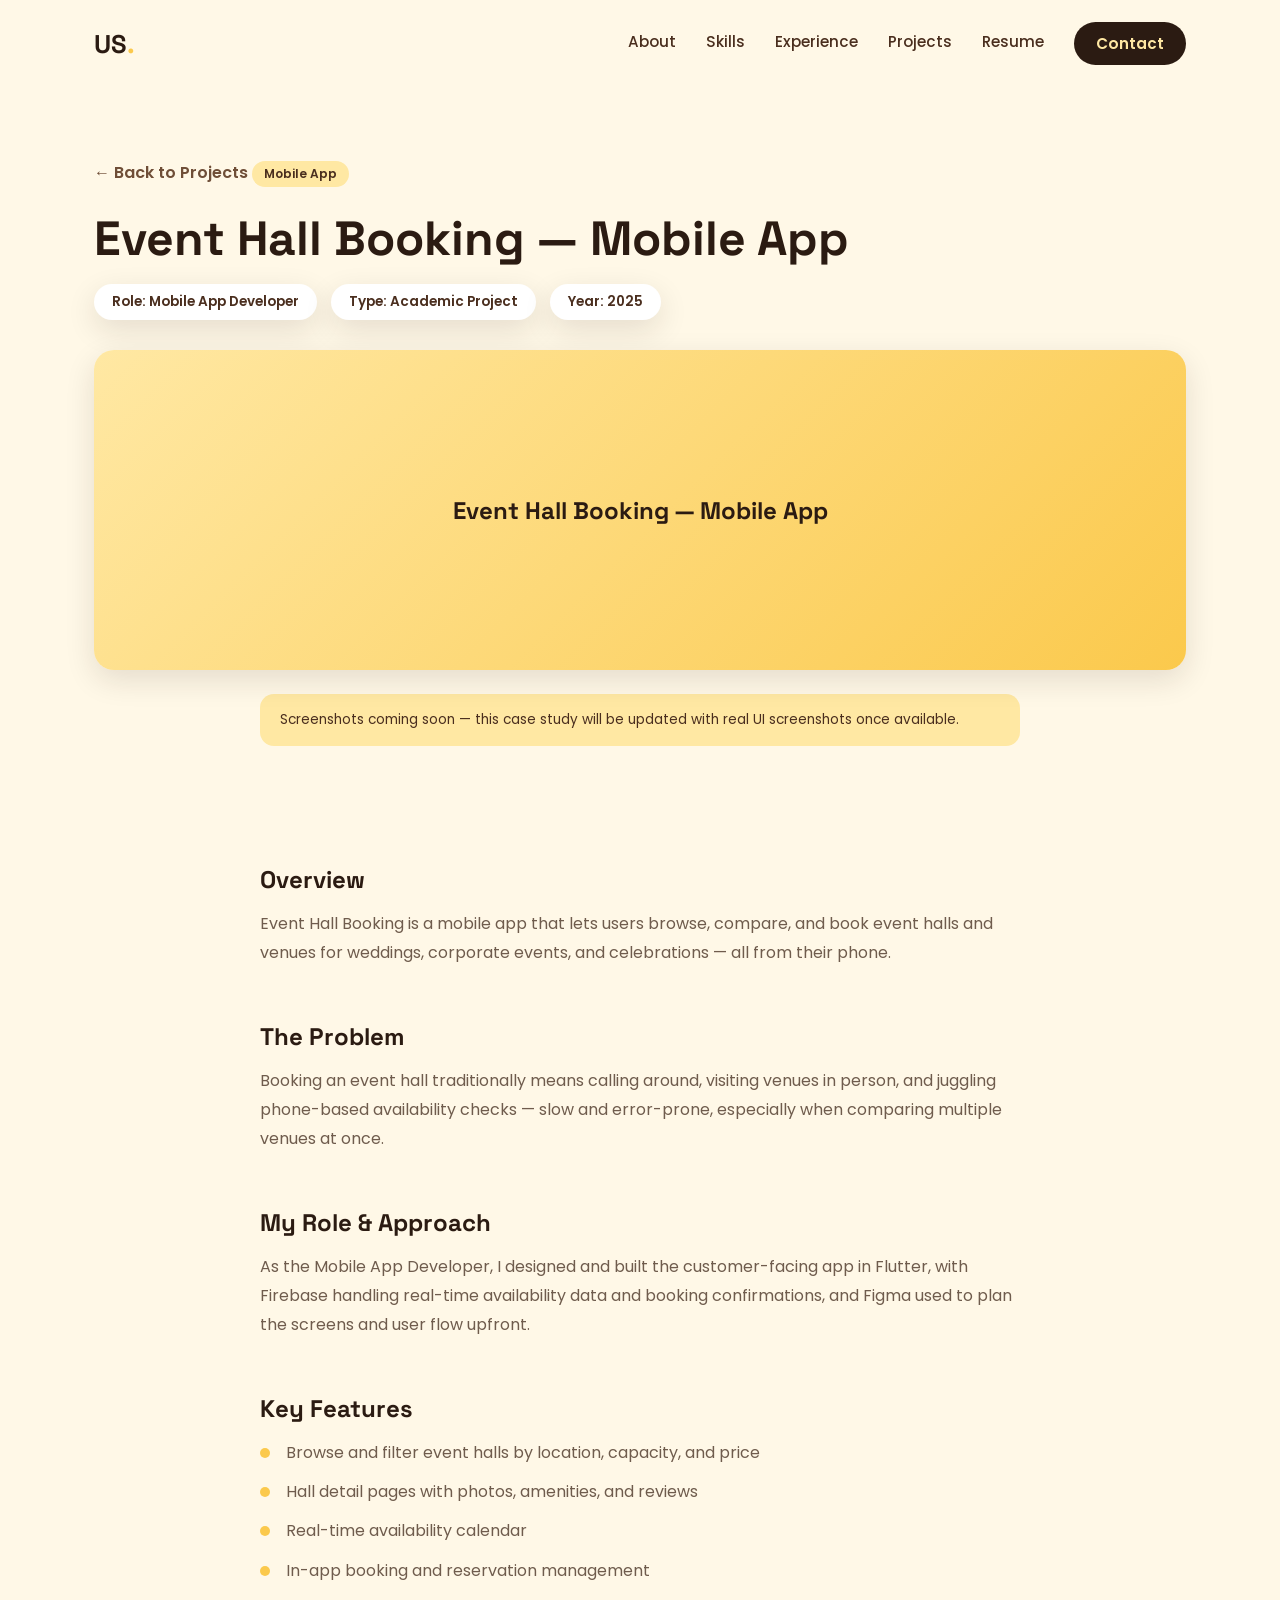
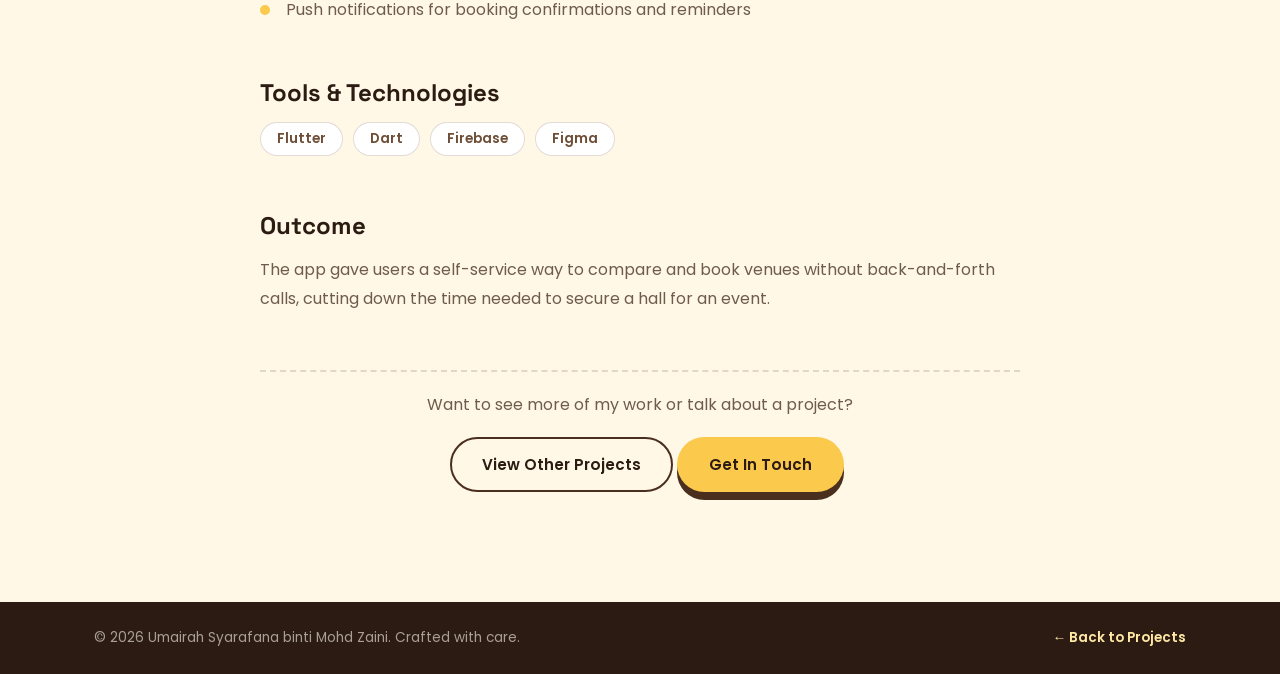
==== projects/event-hall-mobile.html @ 7def5e34 "Initial commit: portfolio site with projects, resume, and cover letter Creative portfolio for Umaira" ====
<!DOCTYPE html>
<html lang="en">
<head>
<meta charset="UTF-8">
<meta name="viewport" content="width=device-width, initial-scale=1.0">
<title>Event Hall Booking (Mobile App) — Case Study | Umairah Syarafana</title>
<link rel="preconnect" href="https://fonts.googleapis.com">
<link rel="preconnect" href="https://fonts.gstatic.com" crossorigin>
<link href="https://fonts.googleapis.com/css2?family=Space+Grotesk:wght@500;600;700&family=Poppins:wght@400;500;600;700;800&display=swap" rel="stylesheet">
<link rel="stylesheet" href="../css/style.css">
<link rel="stylesheet" href="../css/case-study.css">
</head>
<body>

<div class="cursor-dot" id="cursorDot"></div>

<div class="lightbox" id="lightbox">
  <span class="lightbox-close">&times;</span>
  <img src="" alt="">
</div>

<header class="navbar" id="navbar">
  <div class="nav-inner">
    <a href="../index.html" class="logo">US<span class="dot">.</span></a>
    <nav class="nav-links" id="navLinks">
      <a href="../index.html#about" class="nav-link">About</a>
      <a href="../index.html#skills" class="nav-link">Skills</a>
      <a href="../index.html#experience" class="nav-link">Experience</a>
      <a href="../index.html#projects" class="nav-link">Projects</a>
      <a href="../index.html#resume" class="nav-link">Resume</a>
      <a href="../index.html#contact" class="nav-link nav-cta">Contact</a>
    </nav>
    <button class="burger" id="burger" aria-label="Toggle menu">
      <span></span><span></span><span></span>
    </button>
  </div>
</header>

<section class="case-hero">
  <div class="container">
    <a href="../index.html#projects" class="back-link reveal">← Back to Projects</a>
    <span class="project-tag">Mobile App</span>
    <h1 class="case-title reveal">Event Hall Booking — Mobile App</h1>
    <div class="case-meta reveal">
      <span class="case-meta-item">Role: Mobile App Developer</span>
      <span class="case-meta-item">Type: Academic Project</span>
      <span class="case-meta-item">Year: 2025</span>
    </div>
    <div class="case-banner case-banner-placeholder grad-1 reveal"><span>Event Hall Booking — Mobile App</span></div>
    <p class="case-placeholder-note">Screenshots coming soon — this case study will be updated with real UI screenshots once available.</p>
  </div>
</section>

<section class="case-content">
  <div class="container">

    <div class="case-section reveal">
      <h2>Overview</h2>
      <p>Event Hall Booking is a mobile app that lets users browse, compare, and book event halls and venues for weddings, corporate events, and celebrations — all from their phone.</p>
    </div>

    <div class="case-section reveal">
      <h2>The Problem</h2>
      <p>Booking an event hall traditionally means calling around, visiting venues in person, and juggling phone-based availability checks — slow and error-prone, especially when comparing multiple venues at once.</p>
    </div>

    <div class="case-section reveal">
      <h2>My Role & Approach</h2>
      <p>As the Mobile App Developer, I designed and built the customer-facing app in Flutter, with Firebase handling real-time availability data and booking confirmations, and Figma used to plan the screens and user flow upfront.</p>
    </div>

    <div class="case-section reveal">
      <h2>Key Features</h2>
      <ul>
        <li>Browse and filter event halls by location, capacity, and price</li>
        <li>Hall detail pages with photos, amenities, and reviews</li>
        <li>Real-time availability calendar</li>
        <li>In-app booking and reservation management</li>
        <li>Push notifications for booking confirmations and reminders</li>
      </ul>
    </div>

    <div class="case-section reveal">
      <h2>Tools & Technologies</h2>
      <div class="tools-chips">
        <span>Flutter</span><span>Dart</span><span>Firebase</span><span>Figma</span>
      </div>
    </div>

    <div class="case-section reveal">
      <h2>Outcome</h2>
      <p>The app gave users a self-service way to compare and book venues without back-and-forth calls, cutting down the time needed to secure a hall for an event.</p>
    </div>

    <div class="case-cta reveal">
      <p>Want to see more of my work or talk about a project?</p>
      <a href="../index.html#projects" class="btn btn-outline">View Other Projects</a>
      <a href="../index.html#contact" class="btn btn-primary">Get In Touch</a>
    </div>
  </div>
</section>

<footer class="footer">
  <div class="container footer-inner">
    <p>© <span id="year"></span> Umairah Syarafana binti Mohd Zaini. Crafted with care.</p>
    <a href="../index.html#projects" class="back-top">← Back to Projects</a>
  </div>
</footer>

<script src="../js/main.js"></script>
</body>
</html>
---- css/style.css ----
/* ===== Variables ===== */
:root {
  --brown-darkest: #2B1B12;
  --brown-dark: #4A2E1E;
  --brown: #6F4E37;
  --brown-light: #A9794F;
  --yellow: #FBC94C;
  --yellow-soft: #FFE8A3;
  --cream: #FFF8E7;
  --white: #FFFFFF;
  --text: #2B1B12;
  --text-muted: #6F5C4D;
  --shadow: 0 10px 30px rgba(43, 27, 18, 0.12);
  --radius: 20px;
  --ff-head: 'Space Grotesk', sans-serif;
  --ff-body: 'Poppins', sans-serif;
}

* { margin: 0; padding: 0; box-sizing: border-box; }

html { scroll-behavior: smooth; }

body {
  font-family: var(--ff-body);
  background: var(--cream);
  color: var(--text);
  overflow-x: hidden;
  cursor: default;
}

img { max-width: 100%; display: block; }

a { text-decoration: none; color: inherit; }

ul, li { list-style: none; }

.container {
  max-width: 1140px;
  margin: 0 auto;
  padding: 0 24px;
}

h1, h2, h3 { font-family: var(--ff-head); line-height: 1.15; }

/* ===== Reveal animation ===== */
.reveal {
  opacity: 0;
  transform: translateY(30px);
  transition: opacity 0.7s ease, transform 0.7s ease;
}
.reveal.in-view {
  opacity: 1;
  transform: translateY(0);
}

/* ===== Buttons ===== */
.btn {
  display: inline-block;
  padding: 14px 30px;
  border-radius: 999px;
  font-weight: 600;
  font-size: 0.95rem;
  transition: transform 0.25s ease, box-shadow 0.25s ease, background 0.25s ease, color 0.25s ease;
  border: 2px solid transparent;
}
.btn-primary {
  background: var(--yellow);
  color: var(--brown-darkest);
  box-shadow: 0 8px 0 var(--brown-dark);
}
.btn-primary:hover {
  transform: translateY(-3px);
  box-shadow: 0 11px 0 var(--brown-dark);
}
.btn-outline {
  border-color: var(--brown-dark);
  color: var(--brown-darkest);
  margin-left: 14px;
}
.btn-outline:hover {
  background: var(--brown-dark);
  color: var(--yellow-soft);
}

/* ===== Navbar ===== */
.navbar {
  position: fixed;
  top: 0; left: 0; right: 0;
  z-index: 1000;
  background: transparent;
  transition: background 0.3s ease, box-shadow 0.3s ease, padding 0.3s ease;
  padding: 22px 0;
}
.navbar.scrolled {
  background: var(--cream);
  box-shadow: 0 4px 20px rgba(43,27,18,0.08);
  padding: 12px 0;
}
.nav-inner {
  max-width: 1140px;
  margin: 0 auto;
  padding: 0 24px;
  display: flex;
  align-items: center;
  justify-content: space-between;
}
.logo {
  font-family: var(--ff-head);
  font-weight: 700;
  font-size: 1.6rem;
  color: var(--brown-darkest);
}
.logo .dot { color: var(--yellow); }
.nav-links {
  display: flex;
  align-items: center;
  gap: 30px;
}
.nav-link {
  font-weight: 500;
  font-size: 0.95rem;
  color: var(--brown-dark);
  position: relative;
  padding-bottom: 4px;
}
.nav-link:not(.nav-cta)::after {
  content: '';
  position: absolute;
  left: 0; bottom: 0;
  width: 0; height: 2px;
  background: var(--yellow);
  transition: width 0.25s ease;
}
.nav-link:not(.nav-cta):hover::after { width: 100%; }
.nav-cta {
  background: var(--brown-darkest);
  color: var(--yellow-soft);
  padding: 10px 22px;
  border-radius: 999px;
  font-weight: 600;
}
.nav-cta:hover { background: var(--brown); }

.burger {
  display: none;
  flex-direction: column;
  gap: 5px;
  background: none;
  border: none;
  cursor: pointer;
  z-index: 1100;
}
.burger span {
  width: 26px; height: 3px;
  background: var(--brown-darkest);
  border-radius: 2px;
  transition: transform 0.3s ease, opacity 0.3s ease;
}
.burger.open span:nth-child(1) { transform: translateY(8px) rotate(45deg); }
.burger.open span:nth-child(2) { opacity: 0; }
.burger.open span:nth-child(3) { transform: translateY(-8px) rotate(-45deg); }

/* ===== Hero ===== */
.hero {
  position: relative;
  min-height: 100vh;
  display: flex;
  flex-direction: column;
  align-items: center;
  justify-content: center;
  text-align: center;
  padding: 140px 24px 80px;
  overflow: hidden;
}
.blob {
  position: absolute;
  border-radius: 50%;
  filter: blur(10px);
  opacity: 0.55;
  animation: float 10s ease-in-out infinite;
}
.blob-1 {
  width: 420px; height: 420px;
  background: var(--yellow-soft);
  top: -120px; left: -120px;
}
.blob-2 {
  width: 380px; height: 380px;
  background: var(--brown-light);
  opacity: 0.35;
  bottom: -150px; right: -120px;
  animation-delay: 2s;
}
@keyframes float {
  0%, 100% { transform: translate(0, 0) scale(1); }
  50% { transform: translate(20px, -30px) scale(1.05); }
}
.hero-content { position: relative; z-index: 2; max-width: 760px; }
.hero-eyebrow {
  font-weight: 600;
  color: var(--brown);
  letter-spacing: 2px;
  text-transform: uppercase;
  font-size: 0.85rem;
  margin-bottom: 14px;
}
.hero-name {
  font-size: clamp(2.2rem, 6vw, 4rem);
  font-weight: 700;
  color: var(--brown-darkest);
  margin-bottom: 18px;
}
.hero-title {
  font-size: clamp(1.3rem, 3vw, 1.9rem);
  font-weight: 600;
  color: var(--brown);
  margin-bottom: 22px;
  min-height: 2.4rem;
}
.cursor-blink {
  animation: blink 1s step-end infinite;
  color: var(--yellow);
}
@keyframes blink { 50% { opacity: 0; } }
.hero-desc {
  font-size: 1.05rem;
  color: var(--text-muted);
  margin-bottom: 36px;
  line-height: 1.7;
}
.hero-actions { display: flex; justify-content: center; flex-wrap: wrap; }

.scroll-down {
  position: absolute;
  bottom: 36px;
  left: 50%;
  transform: translateX(-50%);
  width: 26px; height: 44px;
  border: 2px solid var(--brown-dark);
  border-radius: 16px;
  display: flex;
  justify-content: center;
  padding-top: 8px;
}
.scroll-down span {
  width: 5px; height: 5px;
  border-radius: 50%;
  background: var(--yellow);
  animation: scrollDot 1.6s ease infinite;
}
@keyframes scrollDot {
  0% { transform: translateY(0); opacity: 1; }
  70% { transform: translateY(14px); opacity: 0; }
  100% { opacity: 0; }
}

/* ===== Section generic ===== */
section { padding: 110px 0; position: relative; }
.section-tag {
  display: inline-block;
  font-weight: 600;
  color: var(--brown);
  background: var(--yellow-soft);
  padding: 6px 18px;
  border-radius: 999px;
  font-size: 0.85rem;
  margin-bottom: 16px;
}
.section-title {
  font-size: clamp(1.8rem, 4vw, 2.6rem);
  font-weight: 700;
  color: var(--brown-darkest);
  margin-bottom: 16px;
}
.section-sub {
  color: var(--text-muted);
  font-size: 1.02rem;
  max-width: 600px;
  margin-bottom: 50px;
}

/* ===== About ===== */
.about-grid {
  display: grid;
  grid-template-columns: 320px 1fr;
  gap: 60px;
  align-items: center;
  margin-top: 40px;
}
.avatar-card {
  position: relative;
  width: 280px; height: 280px;
  margin: 0 auto;
  display: flex;
  align-items: center;
  justify-content: center;
}
.avatar-blob {
  position: absolute;
  inset: 0;
  background: linear-gradient(135deg, var(--yellow), var(--brown-light));
  border-radius: 45% 55% 60% 40% / 50% 45% 55% 50%;
  animation: morph 8s ease-in-out infinite;
}
@keyframes morph {
  0%, 100% { border-radius: 45% 55% 60% 40% / 50% 45% 55% 50%; }
  50% { border-radius: 60% 40% 45% 55% / 45% 55% 40% 60%; }
}
.avatar-initials {
  position: relative;
  z-index: 2;
  font-family: var(--ff-head);
  font-size: 4rem;
  font-weight: 700;
  color: var(--brown-darkest);
}
.about-text p { color: var(--text-muted); margin-bottom: 18px; line-height: 1.8; }
.about-stats {
  display: flex;
  gap: 20px;
  margin-top: 30px;
  flex-wrap: wrap;
}
.stat-card {
  background: var(--white);
  border-radius: var(--radius);
  padding: 22px 26px;
  box-shadow: var(--shadow);
  flex: 1;
  min-width: 140px;
  text-align: center;
}
.stat-num, .stat-suffix {
  font-family: var(--ff-head);
  font-size: 2rem;
  font-weight: 700;
  color: var(--brown-dark);
}
.stat-label { display: block; color: var(--text-muted); font-size: 0.85rem; margin-top: 6px; }

/* ===== Skills ===== */
.skills { background: var(--white); }
.skills-grid {
  display: grid;
  grid-template-columns: repeat(3, 1fr);
  gap: 28px;
}
.skill-card {
  background: var(--cream);
  border-radius: var(--radius);
  padding: 30px;
  transition: transform 0.3s ease, box-shadow 0.3s ease;
}
.skill-card:hover {
  transform: translateY(-8px) rotate(-1deg);
  box-shadow: var(--shadow);
}
.skill-icon { font-size: 2.2rem; margin-bottom: 14px; }
.skill-card h3 { font-size: 1.15rem; margin-bottom: 10px; color: var(--brown-darkest); }
.skill-card p { color: var(--text-muted); font-size: 0.92rem; margin-bottom: 18px; line-height: 1.6; }
.skill-bar {
  height: 8px;
  background: rgba(111,78,55,0.15);
  border-radius: 999px;
  overflow: hidden;
}
.skill-fill {
  height: 100%;
  width: 0%;
  background: linear-gradient(90deg, var(--brown-light), var(--yellow));
  border-radius: 999px;
  transition: width 1.2s ease;
}

/* ===== Experience Timeline ===== */
.timeline {
  position: relative;
  margin-top: 40px;
  padding-left: 30px;
  border-left: 3px dashed var(--brown-light);
}
.timeline-item { position: relative; margin-bottom: 40px; }
.timeline-dot {
  position: absolute;
  left: -39px;
  top: 6px;
  width: 16px; height: 16px;
  border-radius: 50%;
  background: var(--yellow);
  border: 3px solid var(--brown-darkest);
}
.timeline-card {
  background: var(--white);
  border-radius: var(--radius);
  padding: 26px 30px;
  box-shadow: var(--shadow);
  transition: transform 0.3s ease;
}
.timeline-card:hover { transform: translateX(6px); }
.timeline-date {
  display: inline-block;
  font-weight: 600;
  color: var(--brown);
  font-size: 0.82rem;
  text-transform: uppercase;
  letter-spacing: 1px;
  margin-bottom: 8px;
}
.timeline-card h3 { font-size: 1.2rem; color: var(--brown-darkest); margin-bottom: 4px; }
.timeline-org { color: var(--brown-light); font-weight: 600; margin-bottom: 10px; font-size: 0.92rem; }
.timeline-card p:last-child { color: var(--text-muted); font-size: 0.92rem; line-height: 1.6; }

/* ===== Projects ===== */
.projects { background: var(--white); }
.projects-subhead {
  font-size: 1.1rem;
  font-weight: 600;
  color: var(--brown-dark);
  margin: 0 0 24px;
}
.project-grid {
  display: grid;
  grid-template-columns: repeat(auto-fit, minmax(320px, 1fr));
  gap: 30px;
  margin-bottom: 56px;
}
.project-grid:last-of-type { margin-bottom: 0; }
.project-card {
  background: var(--cream);
  border-radius: var(--radius);
  overflow: hidden;
  box-shadow: var(--shadow);
  transition: transform 0.35s ease, box-shadow 0.35s ease;
}
.project-card:hover { transform: translateY(-10px); box-shadow: 0 20px 40px rgba(43,27,18,0.18); }
.project-thumb {
  height: 200px;
  overflow: hidden;
}
.project-thumb img {
  width: 100%;
  height: 100%;
  object-fit: cover;
  transition: transform 0.4s ease;
}
.project-card:hover .project-thumb img { transform: scale(1.06); }
.thumb-placeholder {
  display: flex;
  align-items: center;
  justify-content: center;
  text-align: center;
  padding: 0 24px;
  font-family: var(--ff-head);
  font-weight: 700;
  font-size: 1.15rem;
  color: var(--brown-darkest);
}
.grad-1 { background: linear-gradient(135deg, var(--yellow-soft), var(--yellow)); }
.grad-2 { background: linear-gradient(135deg, var(--brown-light), var(--yellow-soft)); }
.grad-3 { background: linear-gradient(135deg, var(--yellow), var(--brown-light)); }
.grad-4 { background: linear-gradient(135deg, var(--brown), var(--yellow-soft)); color: var(--yellow-soft); }
.grad-5 { background: linear-gradient(135deg, var(--yellow-soft), var(--brown-light)); }
.grad-6 { background: linear-gradient(135deg, var(--brown-light), var(--brown)); color: var(--yellow-soft); }
.project-body { padding: 26px 28px; }
.project-tag {
  display: inline-block;
  background: var(--yellow-soft);
  color: var(--brown-dark);
  font-size: 0.75rem;
  font-weight: 600;
  padding: 4px 12px;
  border-radius: 999px;
  margin-bottom: 12px;
}
.project-body h3 { font-size: 1.25rem; color: var(--brown-darkest); margin-bottom: 10px; }
.project-body p { color: var(--text-muted); font-size: 0.92rem; line-height: 1.6; margin-bottom: 16px; }
.project-stack { display: flex; gap: 8px; flex-wrap: wrap; margin-bottom: 18px; }
.project-stack span {
  font-size: 0.78rem;
  background: var(--white);
  border: 1px solid rgba(111,78,55,0.2);
  padding: 4px 10px;
  border-radius: 999px;
  color: var(--brown);
}
.project-link {
  font-weight: 600;
  color: var(--brown-dark);
  transition: color 0.25s ease;
}
.project-link:hover { color: var(--yellow); }

/* ===== Resume ===== */
.resume { background: var(--brown-darkest); color: var(--cream); text-align: center; }
.resume .section-tag { background: var(--yellow); color: var(--brown-darkest); }
.resume .section-title { color: var(--yellow-soft); }
.resume .section-sub { color: rgba(255,248,231,0.75); margin: 0 auto 30px; }
.resume .btn-outline { border-color: var(--yellow-soft); color: var(--yellow-soft); margin-left: 14px; }
.resume .btn-outline:hover { background: var(--yellow-soft); color: var(--brown-darkest); }
.resume-inner { display: flex; justify-content: center; }
.resume-text { max-width: 560px; }
.resume-note { margin-top: 16px; font-size: 0.8rem; color: rgba(255,248,231,0.5); }
.resume-note code { background: rgba(255,255,255,0.1); padding: 2px 6px; border-radius: 6px; }

/* ===== Contact ===== */
.contact-grid {
  display: grid;
  grid-template-columns: 1.4fr 1fr;
  gap: 40px;
}
.contact-form {
  background: var(--white);
  border-radius: var(--radius);
  padding: 36px;
  box-shadow: var(--shadow);
  display: flex;
  flex-direction: column;
  gap: 16px;
}
.form-row { display: flex; gap: 16px; }
.contact-form input, .contact-form textarea {
  width: 100%;
  border: 2px solid rgba(111,78,55,0.15);
  border-radius: 14px;
  padding: 14px 16px;
  font-family: var(--ff-body);
  font-size: 0.95rem;
  background: var(--cream);
  transition: border-color 0.25s ease;
  resize: none;
}
.contact-form input:focus, .contact-form textarea:focus {
  outline: none;
  border-color: var(--yellow);
}
.form-success {
  display: none;
  color: var(--brown-dark);
  font-weight: 600;
  background: var(--yellow-soft);
  padding: 12px;
  border-radius: 12px;
  text-align: center;
}
.form-success.show { display: block; }

.contact-info { display: flex; flex-direction: column; gap: 16px; }
.info-card {
  background: var(--white);
  border-radius: var(--radius);
  padding: 20px 24px;
  display: flex;
  align-items: center;
  gap: 14px;
  font-weight: 600;
  color: var(--brown-darkest);
  box-shadow: var(--shadow);
  transition: transform 0.25s ease;
}
.info-card:hover { transform: translateX(6px); }
.info-icon { font-size: 1.4rem; }
.social-links { display: flex; flex-wrap: wrap; gap: 10px; margin-top: 8px; }
.social-pill {
  background: var(--brown-darkest);
  color: var(--yellow-soft);
  padding: 10px 18px;
  border-radius: 999px;
  font-size: 0.85rem;
  font-weight: 600;
  transition: background 0.25s ease;
}
.social-pill:hover { background: var(--brown); }
.contact-note { margin-top: 4px; font-size: 0.8rem; color: var(--text-muted); }

/* ===== Footer ===== */
.footer { background: var(--brown-darkest); padding: 26px 0; color: rgba(255,248,231,0.6); }
.footer-inner { display: flex; justify-content: space-between; align-items: center; font-size: 0.85rem; }
.back-top { color: var(--yellow-soft); font-weight: 600; }

/* ===== Custom cursor (desktop only) ===== */
.cursor-dot {
  position: fixed;
  top: -100px; left: -100px;
  width: 18px; height: 18px;
  border-radius: 50%;
  border: 2px solid var(--brown-dark);
  pointer-events: none;
  z-index: 9999;
  transform: translate(-50%, -50%);
  transition: width 0.2s ease, height 0.2s ease, background 0.2s ease;
  display: none;
}
@media (pointer: fine) {
  .cursor-dot { display: block; }
}
.cursor-dot.hovering {
  width: 36px; height: 36px;
  background: rgba(251,201,76,0.3);
}

/* ===== Responsive ===== */
@media (max-width: 980px) {
  .about-grid { grid-template-columns: 1fr; text-align: center; }
  .about-stats { justify-content: center; }
  .skills-grid { grid-template-columns: repeat(2, 1fr); }
  .project-grid { grid-template-columns: 1fr; }
  .contact-grid { grid-template-columns: 1fr; }
}

@media (max-width: 760px) {
  .nav-links {
    position: fixed;
    top: 0; right: 0;
    height: 100vh;
    width: 70%;
    background: var(--cream);
    flex-direction: column;
    justify-content: center;
    gap: 28px;
    transform: translateX(100%);
    transition: transform 0.35s ease;
    box-shadow: -10px 0 30px rgba(0,0,0,0.1);
  }
  .nav-links.open { transform: translateX(0); }
  .burger { display: flex; }
  .skills-grid { grid-template-columns: 1fr; }
  .form-row { flex-direction: column; }
  .hero-actions .btn-outline { margin-left: 0; margin-top: 12px; }
  .footer-inner { flex-direction: column; gap: 8px; text-align: center; }
}
---- css/case-study.css ----
/* ===== Case study page ===== */
.case-hero {
  padding: 160px 0 50px;
}
.back-link {
  display: inline-flex;
  align-items: center;
  gap: 8px;
  font-weight: 600;
  color: var(--brown);
  margin-bottom: 26px;
  transition: gap 0.2s ease, color 0.2s ease;
}
.back-link:hover { gap: 14px; color: var(--brown-dark); }

.case-title {
  font-size: clamp(1.8rem, 4.5vw, 3rem);
  color: var(--brown-darkest);
  margin-bottom: 18px;
  max-width: 820px;
}
.case-meta {
  display: flex;
  flex-wrap: wrap;
  gap: 14px;
  margin-bottom: 10px;
}
.case-meta-item {
  background: var(--white);
  border-radius: 999px;
  padding: 8px 18px;
  font-size: 0.85rem;
  font-weight: 600;
  color: var(--brown-dark);
  box-shadow: var(--shadow);
}

.case-banner {
  width: 100%;
  max-height: 480px;
  object-fit: cover;
  border-radius: var(--radius);
  box-shadow: var(--shadow);
  margin: 30px 0 0;
}
.case-banner-placeholder {
  height: 320px;
  display: flex;
  align-items: center;
  justify-content: center;
  font-family: var(--ff-head);
  font-weight: 700;
  font-size: 1.5rem;
  color: var(--brown-darkest);
  text-align: center;
  padding: 0 30px;
}

.case-placeholder-note {
  background: var(--yellow-soft);
  border-radius: 14px;
  padding: 16px 20px;
  font-size: 0.85rem;
  color: var(--brown-dark);
  max-width: 760px;
  margin: 24px auto 0;
}

.case-gallery {
  display: grid;
  grid-template-columns: repeat(auto-fit, minmax(260px, 1fr));
  gap: 24px;
  max-width: 1000px;
  margin: 0 auto;
}
.gallery-item {
  background: var(--white);
  border-radius: var(--radius);
  overflow: hidden;
  box-shadow: var(--shadow);
  cursor: pointer;
  transition: transform 0.3s ease, box-shadow 0.3s ease;
}
.gallery-item:hover {
  transform: translateY(-6px);
  box-shadow: 0 20px 40px rgba(43,27,18,0.18);
}
.gallery-item img {
  width: 100%;
  height: 200px;
  object-fit: cover;
  display: block;
}
.gallery-caption {
  padding: 14px 18px;
  font-size: 0.9rem;
  font-weight: 600;
  color: var(--brown-darkest);
}

/* Lightbox */
.lightbox {
  position: fixed;
  inset: 0;
  background: rgba(43,27,18,0.85);
  display: none;
  align-items: center;
  justify-content: center;
  z-index: 2000;
  padding: 40px;
}
.lightbox.open { display: flex; }
.lightbox img {
  max-width: 100%;
  max-height: 85vh;
  border-radius: 14px;
  box-shadow: 0 20px 60px rgba(0,0,0,0.4);
}
.lightbox-close {
  position: absolute;
  top: 24px; right: 32px;
  color: var(--yellow-soft);
  font-size: 2rem;
  font-weight: 700;
  cursor: pointer;
  line-height: 1;
}

.case-content {
  padding: 70px 0 110px;
}
.case-section {
  max-width: 760px;
  margin: 0 auto 56px;
}
.case-section h2 {
  font-size: 1.5rem;
  color: var(--brown-darkest);
  margin-bottom: 16px;
}
.case-section p {
  color: var(--text-muted);
  line-height: 1.8;
  margin-bottom: 14px;
}
.case-section ul {
  margin: 0 auto;
  display: flex;
  flex-direction: column;
  gap: 12px;
}
.case-section ul li {
  color: var(--text-muted);
  line-height: 1.7;
  padding-left: 26px;
  position: relative;
}
.case-section ul li::before {
  content: '';
  position: absolute;
  left: 0; top: 9px;
  width: 10px; height: 10px;
  border-radius: 50%;
  background: var(--yellow);
}

.tools-chips {
  display: flex;
  flex-wrap: wrap;
  gap: 10px;
}
.tools-chips span {
  font-size: 0.85rem;
  font-weight: 600;
  background: var(--white);
  border: 1px solid rgba(111,78,55,0.2);
  padding: 6px 16px;
  border-radius: 999px;
  color: var(--brown);
}

.case-cta {
  max-width: 760px;
  margin: 0 auto;
  text-align: center;
  padding-top: 20px;
  border-top: 2px dashed rgba(111,78,55,0.2);
}
.case-cta p { color: var(--text-muted); margin-bottom: 20px; }
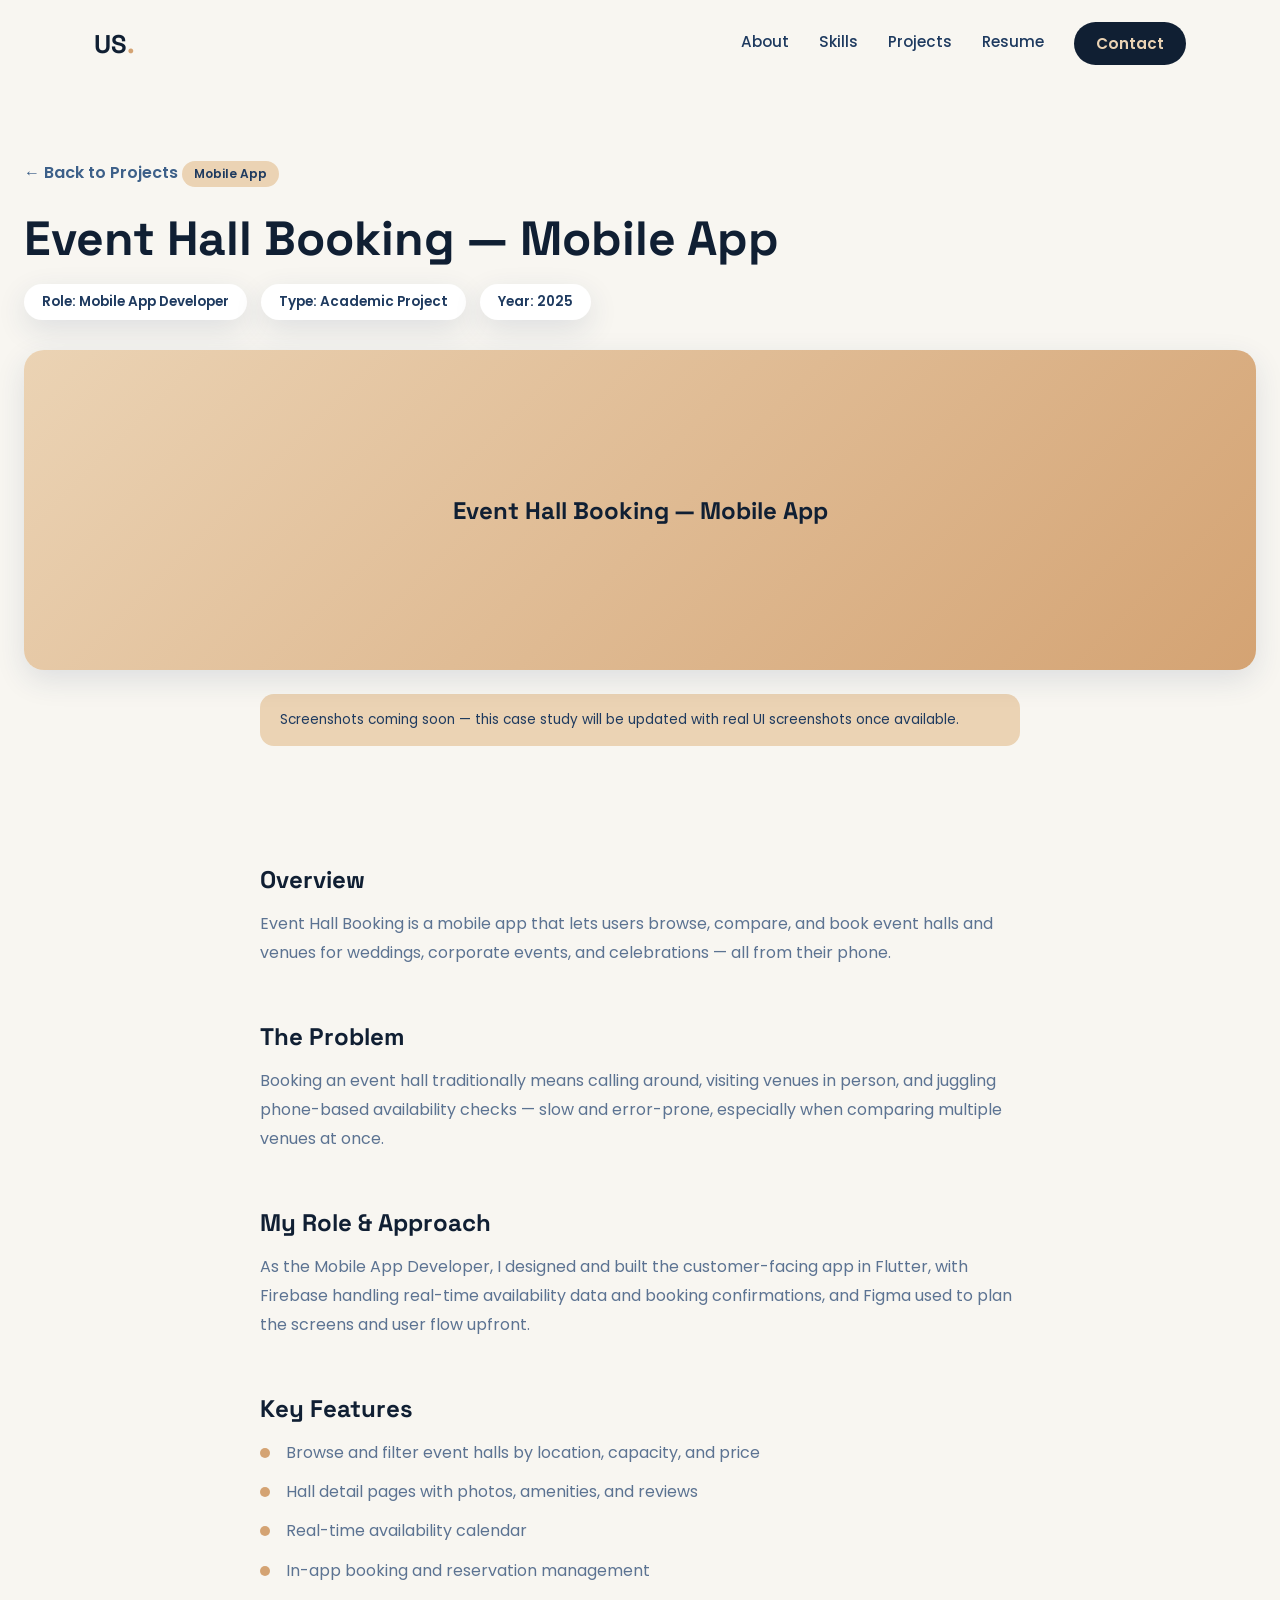
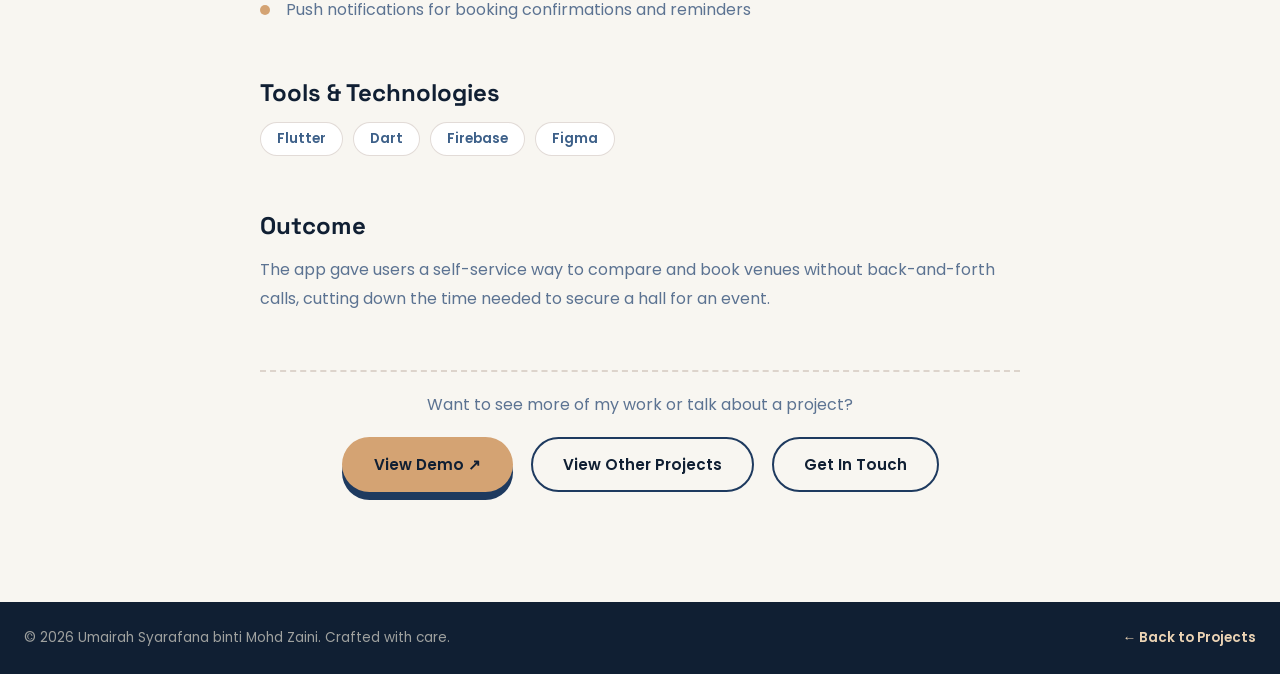
==== commit 82c76386: "Add files via upload" ====
--- a/projects/event-hall-mobile.html
+++ b/projects/event-hall-mobile.html
@@ -25,7 +25,6 @@
     <nav class="nav-links" id="navLinks">
       <a href="../index.html#about" class="nav-link">About</a>
       <a href="../index.html#skills" class="nav-link">Skills</a>
-      <a href="../index.html#experience" class="nav-link">Experience</a>
       <a href="../index.html#projects" class="nav-link">Projects</a>
       <a href="../index.html#resume" class="nav-link">Resume</a>
       <a href="../index.html#contact" class="nav-link nav-cta">Contact</a>
@@ -94,8 +93,9 @@
 
     <div class="case-cta reveal">
       <p>Want to see more of my work or talk about a project?</p>
+      <a href="https://your-event-hall-app-demo-url.com" target="_blank" rel="noopener" class="btn btn-primary">View Demo ↗</a>
       <a href="../index.html#projects" class="btn btn-outline">View Other Projects</a>
-      <a href="../index.html#contact" class="btn btn-primary">Get In Touch</a>
+      <a href="../index.html#contact" class="btn btn-outline">Get In Touch</a>
     </div>
   </div>
 </section>
--- a/css/style.css
+++ b/css/style.css
@@ -1,16 +1,16 @@
 /* ===== Variables ===== */
 :root {
-  --brown-darkest: #2B1B12;
-  --brown-dark: #4A2E1E;
-  --brown: #6F4E37;
-  --brown-light: #A9794F;
-  --yellow: #FBC94C;
-  --yellow-soft: #FFE8A3;
-  --cream: #FFF8E7;
+  --primary-darkest: #101F33;
+  --primary: #1E3A5F;
+  --primary-light: #3D6089;
+  --primary-lighter: #7196B8;
+  --accent: #D4A373;
+  --accent-soft: #EBD3B4;
+  --secondary: #F8F6F1;
   --white: #FFFFFF;
-  --text: #2B1B12;
-  --text-muted: #6F5C4D;
-  --shadow: 0 10px 30px rgba(43, 27, 18, 0.12);
+  --text: #1E3A5F;
+  --text-muted: #5C7392;
+  --shadow: 0 10px 30px rgba(30, 58, 95, 0.12);
   --radius: 20px;
   --ff-head: 'Space Grotesk', sans-serif;
   --ff-body: 'Poppins', sans-serif;
@@ -22,7 +22,7 @@
 
 body {
   font-family: var(--ff-body);
-  background: var(--cream);
+  background: var(--secondary);
   color: var(--text);
   overflow-x: hidden;
   cursor: default;
@@ -35,7 +35,7 @@
 ul, li { list-style: none; }
 
 .container {
-  max-width: 1140px;
+  max-width: 1320px;
   margin: 0 auto;
   padding: 0 24px;
 }
@@ -64,22 +64,22 @@
   border: 2px solid transparent;
 }
 .btn-primary {
-  background: var(--yellow);
-  color: var(--brown-darkest);
-  box-shadow: 0 8px 0 var(--brown-dark);
+  background: var(--accent);
+  color: var(--primary-darkest);
+  box-shadow: 0 8px 0 var(--primary);
 }
 .btn-primary:hover {
   transform: translateY(-3px);
-  box-shadow: 0 11px 0 var(--brown-dark);
+  box-shadow: 0 11px 0 var(--primary);
 }
 .btn-outline {
-  border-color: var(--brown-dark);
-  color: var(--brown-darkest);
+  border-color: var(--primary);
+  color: var(--primary-darkest);
   margin-left: 14px;
 }
 .btn-outline:hover {
-  background: var(--brown-dark);
-  color: var(--yellow-soft);
+  background: var(--primary);
+  color: var(--accent-soft);
 }
 
 /* ===== Navbar ===== */
@@ -92,7 +92,7 @@
   padding: 22px 0;
 }
 .navbar.scrolled {
-  background: var(--cream);
+  background: var(--secondary);
   box-shadow: 0 4px 20px rgba(43,27,18,0.08);
   padding: 12px 0;
 }
@@ -108,9 +108,9 @@
   font-family: var(--ff-head);
   font-weight: 700;
   font-size: 1.6rem;
-  color: var(--brown-darkest);
-}
-.logo .dot { color: var(--yellow); }
+  color: var(--primary-darkest);
+}
+.logo .dot { color: var(--accent); }
 .nav-links {
   display: flex;
   align-items: center;
@@ -119,7 +119,7 @@
 .nav-link {
   font-weight: 500;
   font-size: 0.95rem;
-  color: var(--brown-dark);
+  color: var(--primary);
   position: relative;
   padding-bottom: 4px;
 }
@@ -128,18 +128,18 @@
   position: absolute;
   left: 0; bottom: 0;
   width: 0; height: 2px;
-  background: var(--yellow);
+  background: var(--accent);
   transition: width 0.25s ease;
 }
 .nav-link:not(.nav-cta):hover::after { width: 100%; }
 .nav-cta {
-  background: var(--brown-darkest);
-  color: var(--yellow-soft);
+  background: var(--primary-darkest);
+  color: var(--accent-soft);
   padding: 10px 22px;
   border-radius: 999px;
   font-weight: 600;
 }
-.nav-cta:hover { background: var(--brown); }
+.nav-cta:hover { background: var(--primary-light); }
 
 .burger {
   display: none;
@@ -152,7 +152,7 @@
 }
 .burger span {
   width: 26px; height: 3px;
-  background: var(--brown-darkest);
+  background: var(--primary-darkest);
   border-radius: 2px;
   transition: transform 0.3s ease, opacity 0.3s ease;
 }
@@ -181,12 +181,12 @@
 }
 .blob-1 {
   width: 420px; height: 420px;
-  background: var(--yellow-soft);
+  background: var(--accent-soft);
   top: -120px; left: -120px;
 }
 .blob-2 {
   width: 380px; height: 380px;
-  background: var(--brown-light);
+  background: var(--primary-lighter);
   opacity: 0.35;
   bottom: -150px; right: -120px;
   animation-delay: 2s;
@@ -198,7 +198,7 @@
 .hero-content { position: relative; z-index: 2; max-width: 760px; }
 .hero-eyebrow {
   font-weight: 600;
-  color: var(--brown);
+  color: var(--primary-light);
   letter-spacing: 2px;
   text-transform: uppercase;
   font-size: 0.85rem;
@@ -207,19 +207,19 @@
 .hero-name {
   font-size: clamp(2.2rem, 6vw, 4rem);
   font-weight: 700;
-  color: var(--brown-darkest);
+  color: var(--primary-darkest);
   margin-bottom: 18px;
 }
 .hero-title {
   font-size: clamp(1.3rem, 3vw, 1.9rem);
   font-weight: 600;
-  color: var(--brown);
+  color: var(--primary-light);
   margin-bottom: 22px;
   min-height: 2.4rem;
 }
 .cursor-blink {
   animation: blink 1s step-end infinite;
-  color: var(--yellow);
+  color: var(--accent);
 }
 @keyframes blink { 50% { opacity: 0; } }
 .hero-desc {
@@ -230,37 +230,13 @@
 }
 .hero-actions { display: flex; justify-content: center; flex-wrap: wrap; }
 
-.scroll-down {
-  position: absolute;
-  bottom: 36px;
-  left: 50%;
-  transform: translateX(-50%);
-  width: 26px; height: 44px;
-  border: 2px solid var(--brown-dark);
-  border-radius: 16px;
-  display: flex;
-  justify-content: center;
-  padding-top: 8px;
-}
-.scroll-down span {
-  width: 5px; height: 5px;
-  border-radius: 50%;
-  background: var(--yellow);
-  animation: scrollDot 1.6s ease infinite;
-}
-@keyframes scrollDot {
-  0% { transform: translateY(0); opacity: 1; }
-  70% { transform: translateY(14px); opacity: 0; }
-  100% { opacity: 0; }
-}
-
 /* ===== Section generic ===== */
 section { padding: 110px 0; position: relative; }
 .section-tag {
   display: inline-block;
   font-weight: 600;
-  color: var(--brown);
-  background: var(--yellow-soft);
+  color: var(--primary-light);
+  background: var(--accent-soft);
   padding: 6px 18px;
   border-radius: 999px;
   font-size: 0.85rem;
@@ -269,7 +245,7 @@
 .section-title {
   font-size: clamp(1.8rem, 4vw, 2.6rem);
   font-weight: 700;
-  color: var(--brown-darkest);
+  color: var(--primary-darkest);
   margin-bottom: 16px;
 }
 .section-sub {
@@ -295,24 +271,14 @@
   align-items: center;
   justify-content: center;
 }
-.avatar-blob {
-  position: absolute;
-  inset: 0;
-  background: linear-gradient(135deg, var(--yellow), var(--brown-light));
-  border-radius: 45% 55% 60% 40% / 50% 45% 55% 50%;
-  animation: morph 8s ease-in-out infinite;
-}
-@keyframes morph {
-  0%, 100% { border-radius: 45% 55% 60% 40% / 50% 45% 55% 50%; }
-  50% { border-radius: 60% 40% 45% 55% / 45% 55% 40% 60%; }
-}
-.avatar-initials {
-  position: relative;
-  z-index: 2;
-  font-family: var(--ff-head);
-  font-size: 4rem;
-  font-weight: 700;
-  color: var(--brown-darkest);
+.avatar-photo {
+  width: 260px; height: 260px;
+  border-radius: 50%;
+  object-fit: cover;
+  border: 3px solid var(--accent);
+  outline: 1px solid rgba(212,163,115,0.3);
+  outline-offset: 8px;
+  box-shadow: 0 15px 35px rgba(30,58,95,0.18);
 }
 .about-text p { color: var(--text-muted); margin-bottom: 18px; line-height: 1.8; }
 .about-stats {
@@ -334,99 +300,197 @@
   font-family: var(--ff-head);
   font-size: 2rem;
   font-weight: 700;
-  color: var(--brown-dark);
+  color: var(--primary);
 }
 .stat-label { display: block; color: var(--text-muted); font-size: 0.85rem; margin-top: 6px; }
 
 /* ===== Skills ===== */
 .skills { background: var(--white); }
-.skills-grid {
+.skills-categories {
+  display: grid;
+  grid-template-columns: repeat(2, 1fr);
+  gap: 24px;
+}
+.skill-category {
+  background: var(--secondary);
+  border-radius: var(--radius);
+  padding: 30px 32px;
+  transition: transform 0.3s ease, box-shadow 0.3s ease;
+  border: 1px solid rgba(30,58,95,0.08);
+}
+.skill-category:hover {
+  transform: translateY(-6px);
+  box-shadow: var(--shadow);
+}
+.skill-category-head {
+  display: flex;
+  align-items: center;
+  gap: 12px;
+  margin-bottom: 18px;
+}
+.skill-category-icon {
+  width: 46px; height: 46px;
+  display: flex;
+  align-items: center;
+  justify-content: center;
+  font-size: 1.4rem;
+  background: var(--white);
+  border-radius: 14px;
+  box-shadow: var(--shadow);
+}
+.skill-category-head h3 { font-size: 1.1rem; color: var(--primary-darkest); }
+.skill-pills { display: flex; flex-wrap: wrap; gap: 10px; }
+.skill-pill {
+  background: var(--white);
+  color: var(--primary);
+  font-size: 0.85rem;
+  font-weight: 600;
+  padding: 8px 18px;
+  border-radius: 999px;
+  border: 1.5px solid var(--accent-soft);
+  transition: background 0.25s ease, color 0.25s ease, transform 0.2s ease, border-color 0.25s ease;
+}
+.skill-pill:hover {
+  background: var(--accent);
+  color: var(--primary-darkest);
+  border-color: var(--accent);
+  transform: translateY(-3px);
+}
+
+/* ===== Credentials (Certifications / Languages / Soft Skills) ===== */
+.credentials-grid {
   display: grid;
   grid-template-columns: repeat(3, 1fr);
-  gap: 28px;
-}
-.skill-card {
-  background: var(--cream);
-  border-radius: var(--radius);
-  padding: 30px;
-  transition: transform 0.3s ease, box-shadow 0.3s ease;
-}
-.skill-card:hover {
-  transform: translateY(-8px) rotate(-1deg);
-  box-shadow: var(--shadow);
-}
-.skill-icon { font-size: 2.2rem; margin-bottom: 14px; }
-.skill-card h3 { font-size: 1.15rem; margin-bottom: 10px; color: var(--brown-darkest); }
-.skill-card p { color: var(--text-muted); font-size: 0.92rem; margin-bottom: 18px; line-height: 1.6; }
-.skill-bar {
-  height: 8px;
-  background: rgba(111,78,55,0.15);
-  border-radius: 999px;
-  overflow: hidden;
-}
-.skill-fill {
-  height: 100%;
-  width: 0%;
-  background: linear-gradient(90deg, var(--brown-light), var(--yellow));
-  border-radius: 999px;
-  transition: width 1.2s ease;
-}
-
-/* ===== Experience Timeline ===== */
-.timeline {
-  position: relative;
+  gap: 24px;
   margin-top: 40px;
-  padding-left: 30px;
-  border-left: 3px dashed var(--brown-light);
-}
-.timeline-item { position: relative; margin-bottom: 40px; }
-.timeline-dot {
-  position: absolute;
-  left: -39px;
-  top: 6px;
-  width: 16px; height: 16px;
-  border-radius: 50%;
-  background: var(--yellow);
-  border: 3px solid var(--brown-darkest);
-}
-.timeline-card {
+}
+.credential-card {
   background: var(--white);
   border-radius: var(--radius);
-  padding: 26px 30px;
+  padding: 28px 30px;
   box-shadow: var(--shadow);
-  transition: transform 0.3s ease;
-}
-.timeline-card:hover { transform: translateX(6px); }
-.timeline-date {
-  display: inline-block;
-  font-weight: 600;
-  color: var(--brown);
-  font-size: 0.82rem;
-  text-transform: uppercase;
-  letter-spacing: 1px;
-  margin-bottom: 8px;
-}
-.timeline-card h3 { font-size: 1.2rem; color: var(--brown-darkest); margin-bottom: 4px; }
-.timeline-org { color: var(--brown-light); font-weight: 600; margin-bottom: 10px; font-size: 0.92rem; }
-.timeline-card p:last-child { color: var(--text-muted); font-size: 0.92rem; line-height: 1.6; }
+}
+.credential-card h3 {
+  font-size: 1.05rem;
+  color: var(--primary-darkest);
+  margin-bottom: 14px;
+}
+.credential-card ul { display: flex; flex-direction: column; gap: 10px; }
+.credential-card ul li {
+  color: var(--text-muted);
+  font-size: 0.9rem;
+  line-height: 1.5;
+  padding-left: 20px;
+  position: relative;
+}
+.credential-card ul li::before {
+  content: '';
+  position: absolute;
+  left: 0; top: 7px;
+  width: 8px; height: 8px;
+  border-radius: 50%;
+  background: var(--accent);
+}
 
 /* ===== Projects ===== */
 .projects { background: var(--white); }
 .projects-subhead {
   font-size: 1.1rem;
   font-weight: 600;
-  color: var(--brown-dark);
+  color: var(--primary);
   margin: 0 0 24px;
 }
-.project-grid {
+.project-carousel { margin-bottom: 56px; }
+.project-carousel:last-of-type { margin-bottom: 0; }
+
+.carousel-stage {
+  position: relative;
+  display: flex;
+  align-items: center;
+  gap: 18px;
+}
+.carousel-viewport {
+  overflow: hidden;
+  border-radius: var(--radius);
+  flex: 1;
+  box-shadow: var(--shadow);
+}
+.carousel-track {
+  display: flex;
+  transition: transform 0.55s cubic-bezier(0.65,0,0.35,1);
+}
+.carousel-track .project-card {
+  flex: 0 0 100%;
+  max-width: 100%;
   display: grid;
-  grid-template-columns: repeat(auto-fit, minmax(320px, 1fr));
-  gap: 30px;
-  margin-bottom: 56px;
-}
-.project-grid:last-of-type { margin-bottom: 0; }
+  grid-template-columns: 1fr 1fr;
+  gap: 0;
+  height: 420px;
+}
+.carousel-track .project-thumb { height: 100%; overflow: hidden; }
+.carousel-track .project-body {
+  display: flex;
+  flex-direction: column;
+  justify-content: center;
+  overflow-y: auto;
+}
+
+.carousel-arrow {
+  flex-shrink: 0;
+  width: 54px; height: 54px;
+  border-radius: 50%;
+  border: none;
+  cursor: pointer;
+  display: flex;
+  align-items: center;
+  justify-content: center;
+  background: var(--white);
+  color: var(--primary);
+  box-shadow: 0 8px 20px rgba(30,58,95,0.16);
+  transition: transform 0.25s cubic-bezier(0.34,1.56,0.64,1), box-shadow 0.25s ease, background 0.25s ease, color 0.25s ease;
+}
+.carousel-arrow svg {
+  width: 22px; height: 22px;
+  transition: transform 0.25s ease;
+}
+.carousel-arrow:hover {
+  background: linear-gradient(135deg, var(--accent), var(--primary));
+  color: var(--white);
+  transform: scale(1.1);
+  box-shadow: 0 10px 26px rgba(212,163,115,0.45);
+}
+.carousel-prev:hover svg { transform: translateX(-2px); }
+.carousel-next:hover svg { transform: translateX(2px); }
+.carousel-arrow:active { transform: scale(0.96); }
+
+.carousel-footer {
+  display: flex;
+  align-items: center;
+  justify-content: center;
+  gap: 18px;
+  margin-top: 24px;
+}
+.carousel-counter {
+  font-family: var(--ff-head);
+  font-weight: 600;
+  color: var(--primary);
+  font-size: 0.9rem;
+  letter-spacing: 0.5px;
+}
+.carousel-dots { display: flex; gap: 8px; }
+.carousel-dot {
+  width: 9px; height: 9px;
+  border-radius: 50%;
+  background: rgba(30,58,95,0.2);
+  border: none;
+  cursor: pointer;
+  padding: 0;
+  transition: background 0.25s ease, transform 0.25s ease;
+}
+.carousel-dot.active { background: var(--accent); transform: scale(1.35); }
+
 .project-card {
-  background: var(--cream);
+  background: var(--secondary);
   border-radius: var(--radius);
   overflow: hidden;
   box-shadow: var(--shadow);
@@ -453,26 +517,26 @@
   font-family: var(--ff-head);
   font-weight: 700;
   font-size: 1.15rem;
-  color: var(--brown-darkest);
-}
-.grad-1 { background: linear-gradient(135deg, var(--yellow-soft), var(--yellow)); }
-.grad-2 { background: linear-gradient(135deg, var(--brown-light), var(--yellow-soft)); }
-.grad-3 { background: linear-gradient(135deg, var(--yellow), var(--brown-light)); }
-.grad-4 { background: linear-gradient(135deg, var(--brown), var(--yellow-soft)); color: var(--yellow-soft); }
-.grad-5 { background: linear-gradient(135deg, var(--yellow-soft), var(--brown-light)); }
-.grad-6 { background: linear-gradient(135deg, var(--brown-light), var(--brown)); color: var(--yellow-soft); }
+  color: var(--primary-darkest);
+}
+.grad-1 { background: linear-gradient(135deg, var(--accent-soft), var(--accent)); }
+.grad-2 { background: linear-gradient(135deg, var(--primary-lighter), var(--accent-soft)); }
+.grad-3 { background: linear-gradient(135deg, var(--accent), var(--primary-lighter)); }
+.grad-4 { background: linear-gradient(135deg, var(--primary-light), var(--accent-soft)); color: var(--accent-soft); }
+.grad-5 { background: linear-gradient(135deg, var(--accent-soft), var(--primary-lighter)); }
+.grad-6 { background: linear-gradient(135deg, var(--primary-lighter), var(--primary-light)); color: var(--accent-soft); }
 .project-body { padding: 26px 28px; }
 .project-tag {
   display: inline-block;
-  background: var(--yellow-soft);
-  color: var(--brown-dark);
+  background: var(--accent-soft);
+  color: var(--primary);
   font-size: 0.75rem;
   font-weight: 600;
   padding: 4px 12px;
   border-radius: 999px;
   margin-bottom: 12px;
 }
-.project-body h3 { font-size: 1.25rem; color: var(--brown-darkest); margin-bottom: 10px; }
+.project-body h3 { font-size: 1.25rem; color: var(--primary-darkest); margin-bottom: 10px; }
 .project-body p { color: var(--text-muted); font-size: 0.92rem; line-height: 1.6; margin-bottom: 16px; }
 .project-stack { display: flex; gap: 8px; flex-wrap: wrap; margin-bottom: 18px; }
 .project-stack span {
@@ -481,22 +545,48 @@
   border: 1px solid rgba(111,78,55,0.2);
   padding: 4px 10px;
   border-radius: 999px;
-  color: var(--brown);
+  color: var(--primary-light);
 }
 .project-link {
   font-weight: 600;
-  color: var(--brown-dark);
+  color: var(--primary);
   transition: color 0.25s ease;
 }
-.project-link:hover { color: var(--yellow); }
+.project-link:hover { color: var(--accent); }
+
+.project-links {
+  display: flex;
+  flex-wrap: wrap;
+  align-items: center;
+  gap: 18px;
+  margin-top: 4px;
+}
+.project-link-live {
+  display: inline-flex;
+  align-items: center;
+  gap: 6px;
+  font-weight: 600;
+  font-size: 0.88rem;
+  color: var(--primary-darkest);
+  background: var(--accent-soft);
+  padding: 8px 16px;
+  border-radius: 999px;
+  border: 1.5px solid transparent;
+  transition: background 0.25s ease, color 0.25s ease, border-color 0.25s ease, transform 0.2s ease;
+}
+.project-link-live:hover {
+  background: var(--accent);
+  transform: translateY(-2px);
+}
+.ext-icon { font-size: 0.85rem; }
 
 /* ===== Resume ===== */
-.resume { background: var(--brown-darkest); color: var(--cream); text-align: center; }
-.resume .section-tag { background: var(--yellow); color: var(--brown-darkest); }
-.resume .section-title { color: var(--yellow-soft); }
+.resume { background: var(--primary-darkest); color: var(--secondary); text-align: center; }
+.resume .section-tag { background: var(--accent); color: var(--primary-darkest); }
+.resume .section-title { color: var(--accent-soft); }
 .resume .section-sub { color: rgba(255,248,231,0.75); margin: 0 auto 30px; }
-.resume .btn-outline { border-color: var(--yellow-soft); color: var(--yellow-soft); margin-left: 14px; }
-.resume .btn-outline:hover { background: var(--yellow-soft); color: var(--brown-darkest); }
+.resume .btn-outline { border-color: var(--accent-soft); color: var(--accent-soft); margin-left: 14px; }
+.resume .btn-outline:hover { background: var(--accent-soft); color: var(--primary-darkest); }
 .resume-inner { display: flex; justify-content: center; }
 .resume-text { max-width: 560px; }
 .resume-note { margin-top: 16px; font-size: 0.8rem; color: rgba(255,248,231,0.5); }
@@ -525,19 +615,19 @@
   padding: 14px 16px;
   font-family: var(--ff-body);
   font-size: 0.95rem;
-  background: var(--cream);
+  background: var(--secondary);
   transition: border-color 0.25s ease;
   resize: none;
 }
 .contact-form input:focus, .contact-form textarea:focus {
   outline: none;
-  border-color: var(--yellow);
+  border-color: var(--accent);
 }
 .form-success {
   display: none;
-  color: var(--brown-dark);
-  font-weight: 600;
-  background: var(--yellow-soft);
+  color: var(--primary);
+  font-weight: 600;
+  background: var(--accent-soft);
   padding: 12px;
   border-radius: 12px;
   text-align: center;
@@ -553,7 +643,7 @@
   align-items: center;
   gap: 14px;
   font-weight: 600;
-  color: var(--brown-darkest);
+  color: var(--primary-darkest);
   box-shadow: var(--shadow);
   transition: transform 0.25s ease;
 }
@@ -561,21 +651,21 @@
 .info-icon { font-size: 1.4rem; }
 .social-links { display: flex; flex-wrap: wrap; gap: 10px; margin-top: 8px; }
 .social-pill {
-  background: var(--brown-darkest);
-  color: var(--yellow-soft);
+  background: var(--primary-darkest);
+  color: var(--accent-soft);
   padding: 10px 18px;
   border-radius: 999px;
   font-size: 0.85rem;
   font-weight: 600;
   transition: background 0.25s ease;
 }
-.social-pill:hover { background: var(--brown); }
+.social-pill:hover { background: var(--primary-light); }
 .contact-note { margin-top: 4px; font-size: 0.8rem; color: var(--text-muted); }
 
 /* ===== Footer ===== */
-.footer { background: var(--brown-darkest); padding: 26px 0; color: rgba(255,248,231,0.6); }
+.footer { background: var(--primary-darkest); padding: 26px 0; color: rgba(255,248,231,0.6); }
 .footer-inner { display: flex; justify-content: space-between; align-items: center; font-size: 0.85rem; }
-.back-top { color: var(--yellow-soft); font-weight: 600; }
+.back-top { color: var(--accent-soft); font-weight: 600; }
 
 /* ===== Custom cursor (desktop only) ===== */
 .cursor-dot {
@@ -583,7 +673,7 @@
   top: -100px; left: -100px;
   width: 18px; height: 18px;
   border-radius: 50%;
-  border: 2px solid var(--brown-dark);
+  border: 2px solid var(--primary);
   pointer-events: none;
   z-index: 9999;
   transform: translate(-50%, -50%);
@@ -602,9 +692,11 @@
 @media (max-width: 980px) {
   .about-grid { grid-template-columns: 1fr; text-align: center; }
   .about-stats { justify-content: center; }
-  .skills-grid { grid-template-columns: repeat(2, 1fr); }
-  .project-grid { grid-template-columns: 1fr; }
+  .skills-categories { grid-template-columns: 1fr; }
+  .carousel-track .project-card { grid-template-columns: 1fr; height: auto; }
+  .carousel-track .project-thumb { height: 200px; min-height: 200px; }
   .contact-grid { grid-template-columns: 1fr; }
+  .credentials-grid { grid-template-columns: 1fr; }
 }
 
 @media (max-width: 760px) {
@@ -613,7 +705,7 @@
     top: 0; right: 0;
     height: 100vh;
     width: 70%;
-    background: var(--cream);
+    background: var(--secondary);
     flex-direction: column;
     justify-content: center;
     gap: 28px;
@@ -623,8 +715,10 @@
   }
   .nav-links.open { transform: translateX(0); }
   .burger { display: flex; }
-  .skills-grid { grid-template-columns: 1fr; }
   .form-row { flex-direction: column; }
   .hero-actions .btn-outline { margin-left: 0; margin-top: 12px; }
   .footer-inner { flex-direction: column; gap: 8px; text-align: center; }
-}
+  .carousel-stage { gap: 10px; }
+  .carousel-arrow { width: 40px; height: 40px; }
+  .carousel-arrow svg { width: 16px; height: 16px; }
+}
--- a/css/case-study.css
+++ b/css/case-study.css
@@ -7,15 +7,15 @@
   align-items: center;
   gap: 8px;
   font-weight: 600;
-  color: var(--brown);
+  color: var(--primary-light);
   margin-bottom: 26px;
   transition: gap 0.2s ease, color 0.2s ease;
 }
-.back-link:hover { gap: 14px; color: var(--brown-dark); }
+.back-link:hover { gap: 14px; color: var(--primary); }
 
 .case-title {
   font-size: clamp(1.8rem, 4.5vw, 3rem);
-  color: var(--brown-darkest);
+  color: var(--primary-darkest);
   margin-bottom: 18px;
   max-width: 820px;
 }
@@ -31,7 +31,7 @@
   padding: 8px 18px;
   font-size: 0.85rem;
   font-weight: 600;
-  color: var(--brown-dark);
+  color: var(--primary);
   box-shadow: var(--shadow);
 }
 
@@ -51,26 +51,26 @@
   font-family: var(--ff-head);
   font-weight: 700;
   font-size: 1.5rem;
-  color: var(--brown-darkest);
+  color: var(--primary-darkest);
   text-align: center;
   padding: 0 30px;
 }
 
 .case-placeholder-note {
-  background: var(--yellow-soft);
+  background: var(--accent-soft);
   border-radius: 14px;
   padding: 16px 20px;
   font-size: 0.85rem;
-  color: var(--brown-dark);
+  color: var(--primary);
   max-width: 760px;
   margin: 24px auto 0;
 }
 
 .case-gallery {
   display: grid;
-  grid-template-columns: repeat(auto-fit, minmax(260px, 1fr));
+  grid-template-columns: repeat(auto-fit, minmax(230px, 1fr));
   gap: 24px;
-  max-width: 1000px;
+  max-width: 1180px;
   margin: 0 auto;
 }
 .gallery-item {
@@ -87,15 +87,17 @@
 }
 .gallery-item img {
   width: 100%;
-  height: 200px;
+  aspect-ratio: 3 / 2;
+  height: auto;
   object-fit: cover;
+  object-position: top;
   display: block;
 }
 .gallery-caption {
   padding: 14px 18px;
   font-size: 0.9rem;
   font-weight: 600;
-  color: var(--brown-darkest);
+  color: var(--primary-darkest);
 }
 
 /* Lightbox */
@@ -119,7 +121,7 @@
 .lightbox-close {
   position: absolute;
   top: 24px; right: 32px;
-  color: var(--yellow-soft);
+  color: var(--accent-soft);
   font-size: 2rem;
   font-weight: 700;
   cursor: pointer;
@@ -135,7 +137,7 @@
 }
 .case-section h2 {
   font-size: 1.5rem;
-  color: var(--brown-darkest);
+  color: var(--primary-darkest);
   margin-bottom: 16px;
 }
 .case-section p {
@@ -161,7 +163,7 @@
   left: 0; top: 9px;
   width: 10px; height: 10px;
   border-radius: 50%;
-  background: var(--yellow);
+  background: var(--accent);
 }
 
 .tools-chips {
@@ -176,7 +178,7 @@
   border: 1px solid rgba(111,78,55,0.2);
   padding: 6px 16px;
   border-radius: 999px;
-  color: var(--brown);
+  color: var(--primary-light);
 }
 
 .case-cta {
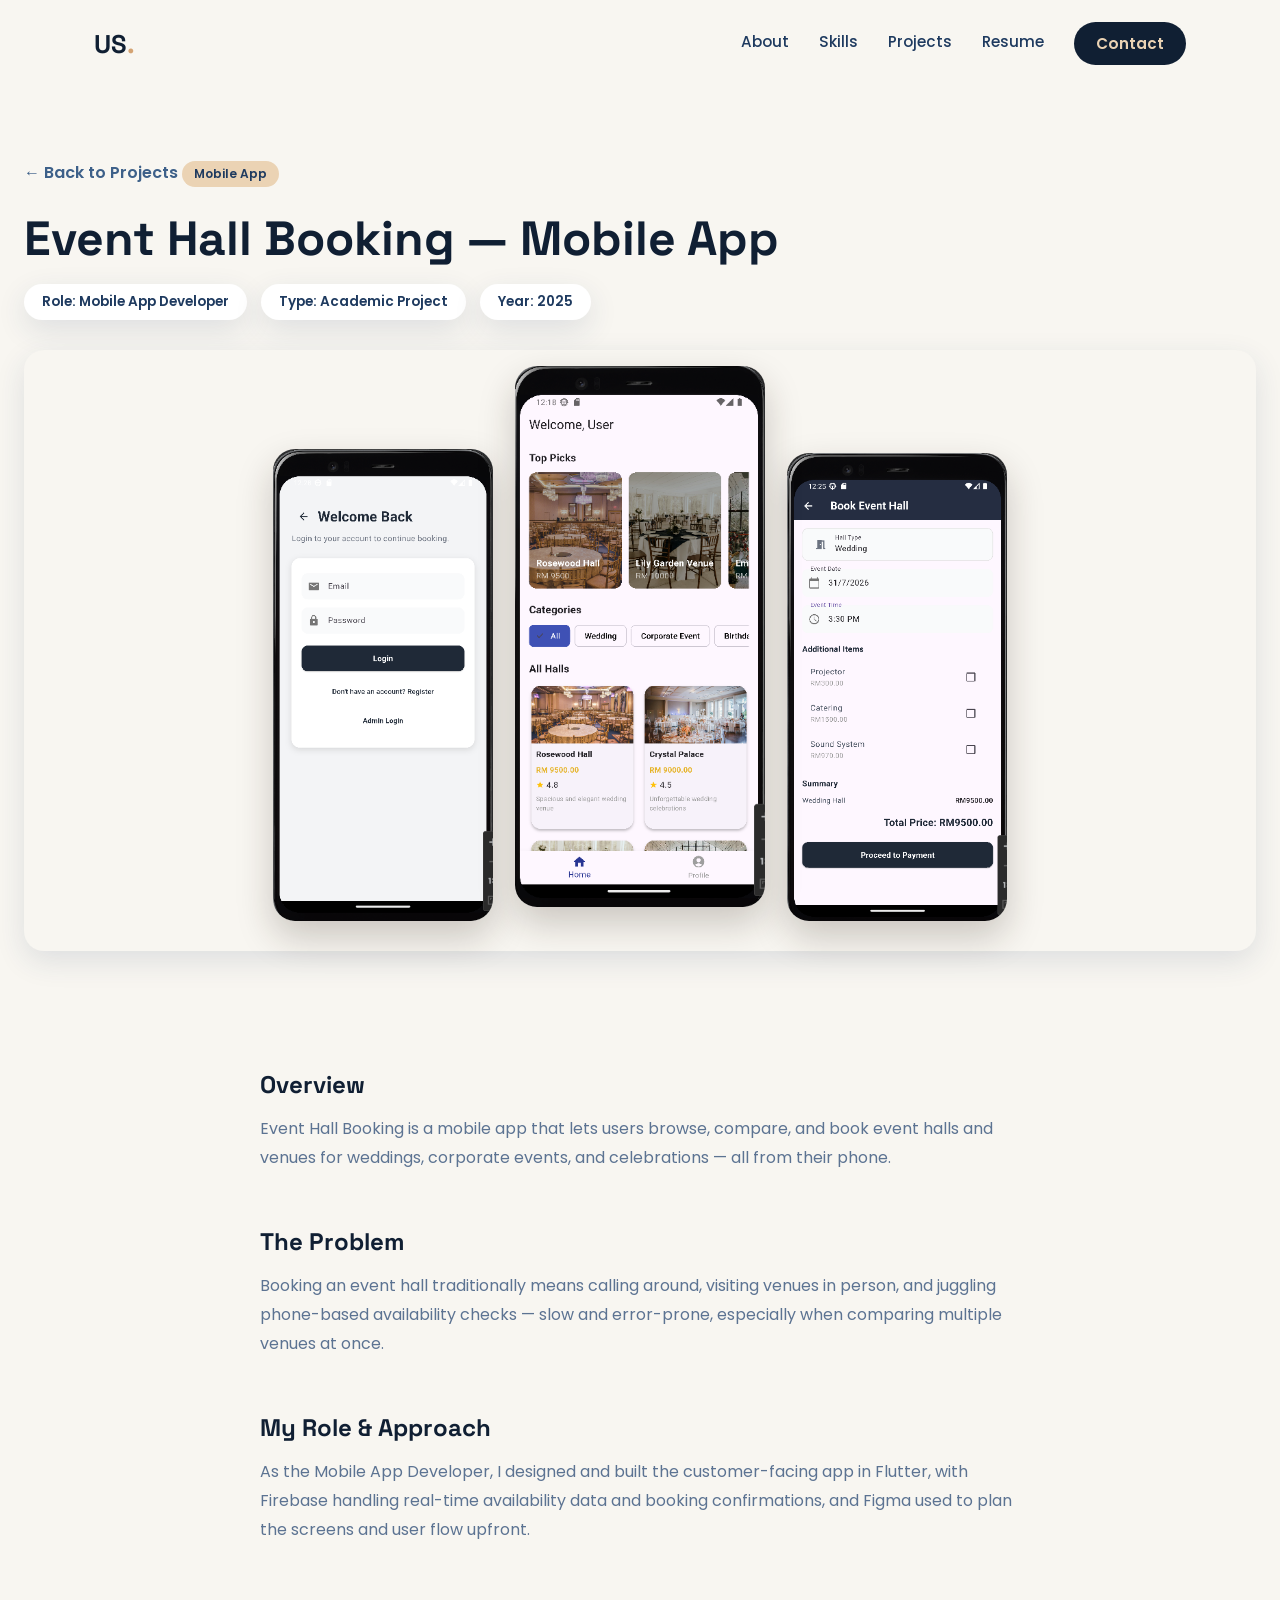
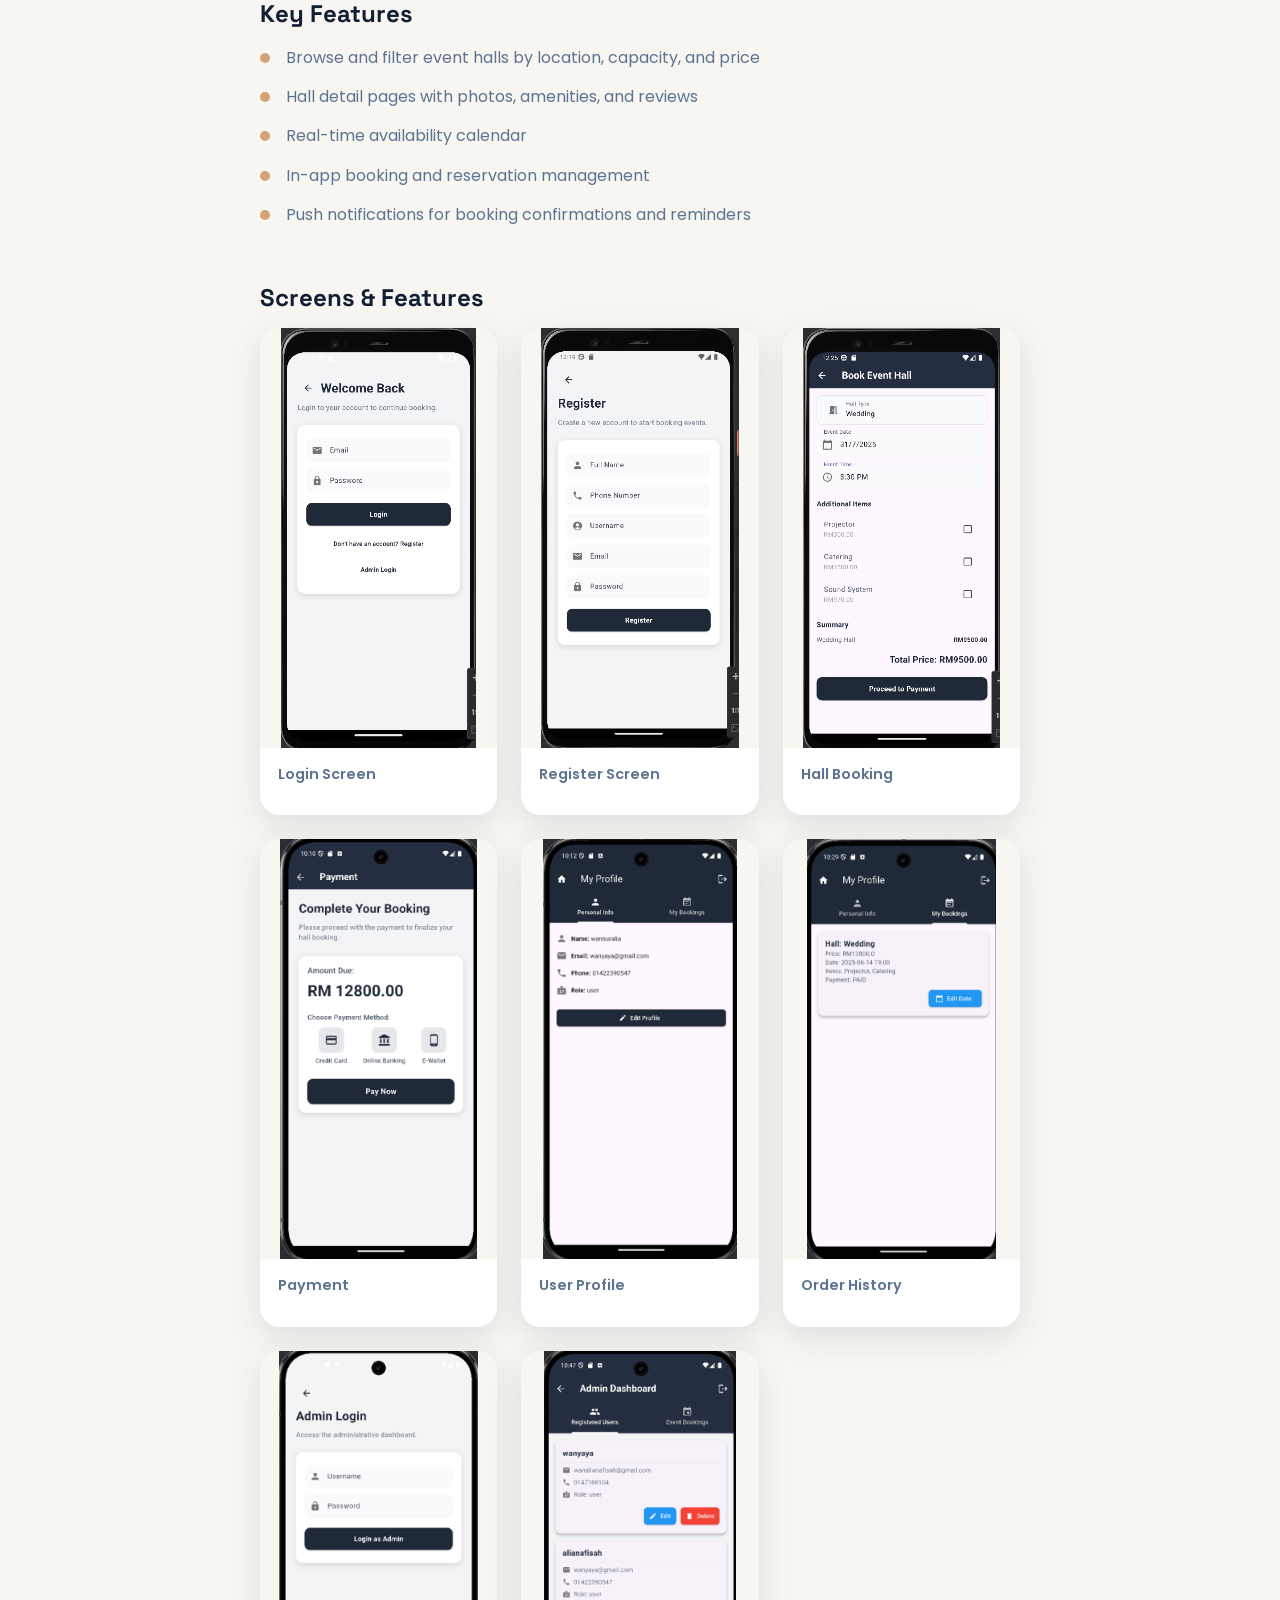
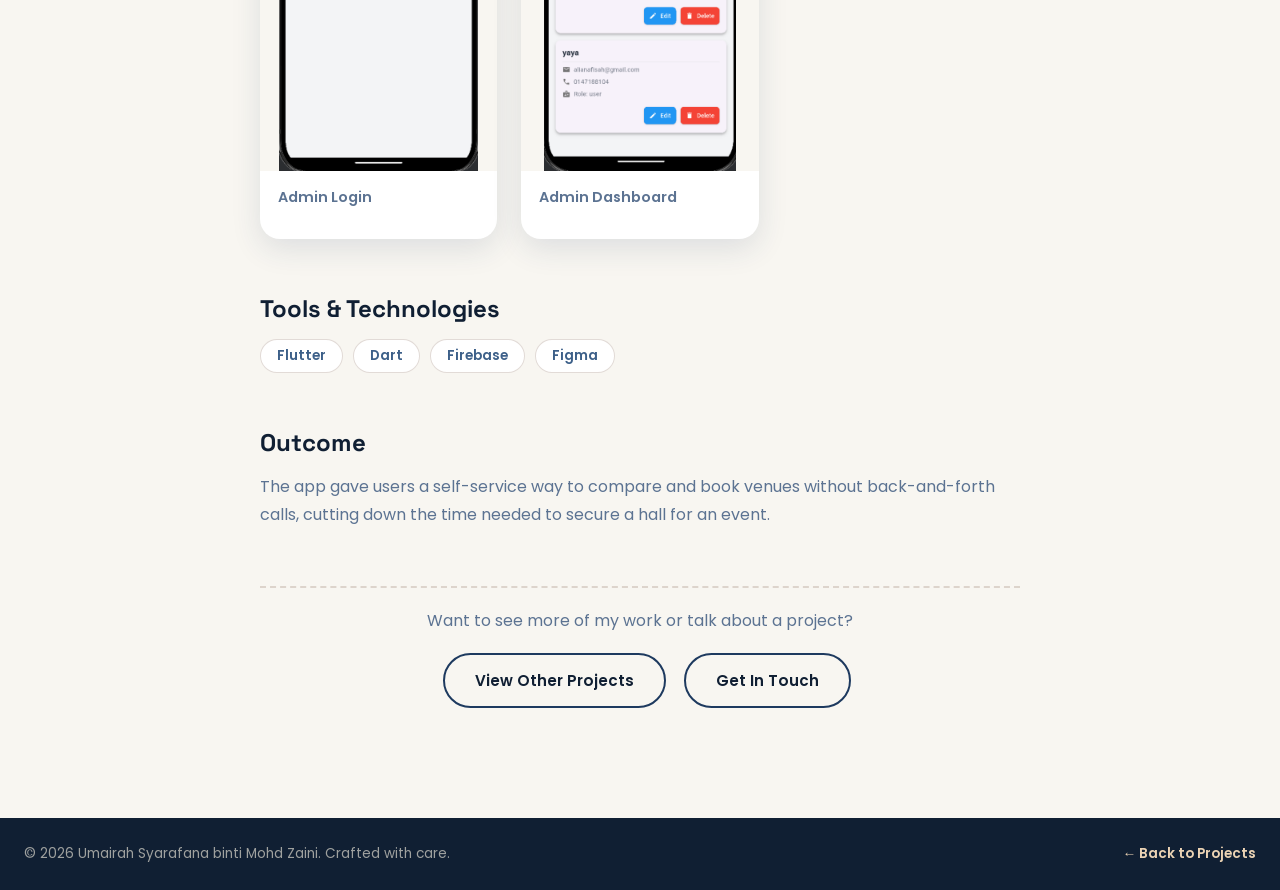
==== commit a0734250: "Add files via upload" ====
--- a/projects/event-hall-mobile.html
+++ b/projects/event-hall-mobile.html
@@ -12,7 +12,6 @@
 </head>
 <body>
 
-<div class="cursor-dot" id="cursorDot"></div>
 
 <div class="lightbox" id="lightbox">
   <span class="lightbox-close">&times;</span>
@@ -45,8 +44,11 @@
       <span class="case-meta-item">Type: Academic Project</span>
       <span class="case-meta-item">Year: 2025</span>
     </div>
-    <div class="case-banner case-banner-placeholder grad-1 reveal"><span>Event Hall Booking — Mobile App</span></div>
-    <p class="case-placeholder-note">Screenshots coming soon — this case study will be updated with real UI screenshots once available.</p>
+    <div class="case-banner-group reveal">
+      <img src="../assets/login%20event%20booking%20apps.png" alt="Event Hall Booking app login screen">
+      <img src="../assets/homepage%20event%20%20hall%20booking%20apps.png" alt="Event Hall Booking app homepage">
+      <img src="../assets/booking%20event%20apps.png" alt="Event Hall Booking app booking screen">
+    </div>
   </div>
 </section>
 
@@ -80,6 +82,44 @@
     </div>
 
     <div class="case-section reveal">
+      <h2>Screens & Features</h2>
+      <div class="case-gallery">
+        <div class="gallery-item">
+          <img src="../assets/login%20event%20booking%20apps.png" alt="Event Hall Booking app login screen">
+          <p class="gallery-caption">Login Screen</p>
+        </div>
+        <div class="gallery-item">
+          <img src="../assets/register%20event%20booking%20apps.png" alt="Event Hall Booking app register screen">
+          <p class="gallery-caption">Register Screen</p>
+        </div>
+        <div class="gallery-item">
+          <img src="../assets/booking%20event%20apps.png" alt="Event Hall Booking app hall booking screen">
+          <p class="gallery-caption">Hall Booking</p>
+        </div>
+        <div class="gallery-item">
+          <img src="../assets/payment%20event%20booking%20apps.png" alt="Event Hall Booking app payment screen">
+          <p class="gallery-caption">Payment</p>
+        </div>
+        <div class="gallery-item">
+          <img src="../assets/profile%20event%20booking%20apps.png" alt="Event Hall Booking app user profile screen">
+          <p class="gallery-caption">User Profile</p>
+        </div>
+        <div class="gallery-item">
+          <img src="../assets/profile%20order%20event%20booking%20apps.png" alt="Event Hall Booking app order history screen">
+          <p class="gallery-caption">Order History</p>
+        </div>
+        <div class="gallery-item">
+          <img src="../assets/admin%20login%20event%20booking%20apps.png" alt="Event Hall Booking app admin login screen">
+          <p class="gallery-caption">Admin Login</p>
+        </div>
+        <div class="gallery-item">
+          <img src="../assets/admin%20dashboard%20event%20booking%20apps.png" alt="Event Hall Booking app admin dashboard screen">
+          <p class="gallery-caption">Admin Dashboard</p>
+        </div>
+      </div>
+    </div>
+
+    <div class="case-section reveal">
       <h2>Tools & Technologies</h2>
       <div class="tools-chips">
         <span>Flutter</span><span>Dart</span><span>Firebase</span><span>Figma</span>
@@ -93,7 +133,6 @@
 
     <div class="case-cta reveal">
       <p>Want to see more of my work or talk about a project?</p>
-      <a href="https://your-event-hall-app-demo-url.com" target="_blank" rel="noopener" class="btn btn-primary">View Demo ↗</a>
       <a href="../index.html#projects" class="btn btn-outline">View Other Projects</a>
       <a href="../index.html#contact" class="btn btn-outline">Get In Touch</a>
     </div>
@@ -109,4 +148,4 @@
 
 <script src="../js/main.js"></script>
 </body>
-</html>
+</html>
--- a/css/style.css
+++ b/css/style.css
@@ -425,7 +425,7 @@
   display: grid;
   grid-template-columns: 1fr 1fr;
   gap: 0;
-  height: 420px;
+  height: 460px;
 }
 .carousel-track .project-thumb { height: 100%; overflow: hidden; }
 .carousel-track .project-body {
@@ -561,6 +561,12 @@
   gap: 18px;
   margin-top: 4px;
 }
+.project-links-secondary {
+  display: flex;
+  flex-wrap: wrap;
+  gap: 20px;
+  margin-top: 12px;
+}
 .project-link-live {
   display: inline-flex;
   align-items: center;
@@ -578,6 +584,47 @@
   background: var(--accent);
   transform: translateY(-2px);
 }
+.app-download-item {
+  display: flex;
+  flex-direction: column;
+  align-items: flex-start;
+  gap: 6px;
+}
+.app-download-label {
+  font-size: 0.75rem;
+  font-weight: 700;
+  color: var(--primary-light);
+  text-transform: uppercase;
+  letter-spacing: 0.5px;
+}
+.project-link-download {
+  display: inline-flex;
+  align-items: center;
+  gap: 6px;
+  font-weight: 600;
+  font-size: 0.82rem;
+  color: var(--white);
+  background: var(--primary);
+  padding: 7px 14px;
+  border-radius: 999px;
+  border: 1.5px solid transparent;
+  transition: background 0.25s ease, transform 0.2s ease;
+}
+.project-link-download:hover {
+  background: var(--primary-darkest);
+  transform: translateY(-2px);
+}
+
+.case-app-downloads {
+  display: flex;
+  flex-wrap: wrap;
+  justify-content: center;
+  gap: 28px;
+  margin-top: 24px;
+  padding-top: 20px;
+  border-top: 1px dashed rgba(30,58,95,0.15);
+}
+.case-app-downloads .app-download-item { align-items: center; }
 .ext-icon { font-size: 0.85rem; }
 
 /* ===== Resume ===== */
@@ -634,6 +681,17 @@
 }
 .form-success.show { display: block; }
 
+.form-error {
+  display: none;
+  color: #A33A3A;
+  font-weight: 600;
+  background: #F7E3E3;
+  padding: 12px;
+  border-radius: 12px;
+  text-align: center;
+}
+.form-error.show { display: block; }
+
 .contact-info { display: flex; flex-direction: column; gap: 16px; }
 .info-card {
   background: var(--white);
@@ -666,27 +724,6 @@
 .footer { background: var(--primary-darkest); padding: 26px 0; color: rgba(255,248,231,0.6); }
 .footer-inner { display: flex; justify-content: space-between; align-items: center; font-size: 0.85rem; }
 .back-top { color: var(--accent-soft); font-weight: 600; }
-
-/* ===== Custom cursor (desktop only) ===== */
-.cursor-dot {
-  position: fixed;
-  top: -100px; left: -100px;
-  width: 18px; height: 18px;
-  border-radius: 50%;
-  border: 2px solid var(--primary);
-  pointer-events: none;
-  z-index: 9999;
-  transform: translate(-50%, -50%);
-  transition: width 0.2s ease, height 0.2s ease, background 0.2s ease;
-  display: none;
-}
-@media (pointer: fine) {
-  .cursor-dot { display: block; }
-}
-.cursor-dot.hovering {
-  width: 36px; height: 36px;
-  background: rgba(251,201,76,0.3);
-}
 
 /* ===== Responsive ===== */
 @media (max-width: 980px) {
--- a/css/case-study.css
+++ b/css/case-study.css
@@ -54,6 +54,41 @@
   color: var(--primary-darkest);
   text-align: center;
   padding: 0 30px;
+}
+
+.case-banner-group {
+  display: flex;
+  align-items: flex-end;
+  justify-content: center;
+  gap: 22px;
+  margin: 30px 0 0;
+  padding: 30px 0;
+  background: var(--secondary);
+  border-radius: var(--radius);
+  box-shadow: var(--shadow);
+}
+.case-banner-group img {
+  width: 220px;
+  max-width: 28%;
+  border-radius: 22px;
+  box-shadow: 0 16px 36px rgba(43,27,18,0.22);
+  transition: transform 0.3s ease;
+}
+.case-banner-group img:nth-child(2) {
+  width: 250px;
+  max-width: 32%;
+  transform: translateY(-14px);
+}
+.case-banner-group img:hover { transform: translateY(-6px); }
+.case-banner-group img:nth-child(2):hover { transform: translateY(-20px); }
+@media (max-width: 640px) {
+  .case-banner-group { flex-wrap: wrap; padding: 24px 16px; }
+  .case-banner-group img,
+  .case-banner-group img:nth-child(2) {
+    width: 42%;
+    max-width: 42%;
+    transform: none;
+  }
 }
 
 .case-placeholder-note {
@@ -74,6 +109,7 @@
   margin: 0 auto;
 }
 .gallery-item {
+  position: relative;
   background: var(--white);
   border-radius: var(--radius);
   overflow: hidden;
@@ -85,12 +121,27 @@
   transform: translateY(-6px);
   box-shadow: 0 20px 40px rgba(43,27,18,0.18);
 }
+.gallery-item::after {
+  content: '🔍 Click to enlarge';
+  position: absolute;
+  top: 10px; right: 10px;
+  background: rgba(30,58,95,0.85);
+  color: #fff;
+  font-size: 0.72rem;
+  font-weight: 600;
+  padding: 5px 10px;
+  border-radius: 999px;
+  opacity: 0;
+  transition: opacity 0.25s ease;
+  pointer-events: none;
+}
+.gallery-item:hover::after { opacity: 1; }
 .gallery-item img {
   width: 100%;
-  aspect-ratio: 3 / 2;
   height: auto;
-  object-fit: cover;
-  object-position: top;
+  max-height: 420px;
+  object-fit: contain;
+  background: var(--secondary);
   display: block;
 }
 .gallery-caption {
@@ -188,4 +239,4 @@
   padding-top: 20px;
   border-top: 2px dashed rgba(111,78,55,0.2);
 }
-.case-cta p { color: var(--text-muted); margin-bottom: 20px; }
+.case-cta p { color: var(--text-muted); margin-bottom: 20px; }
